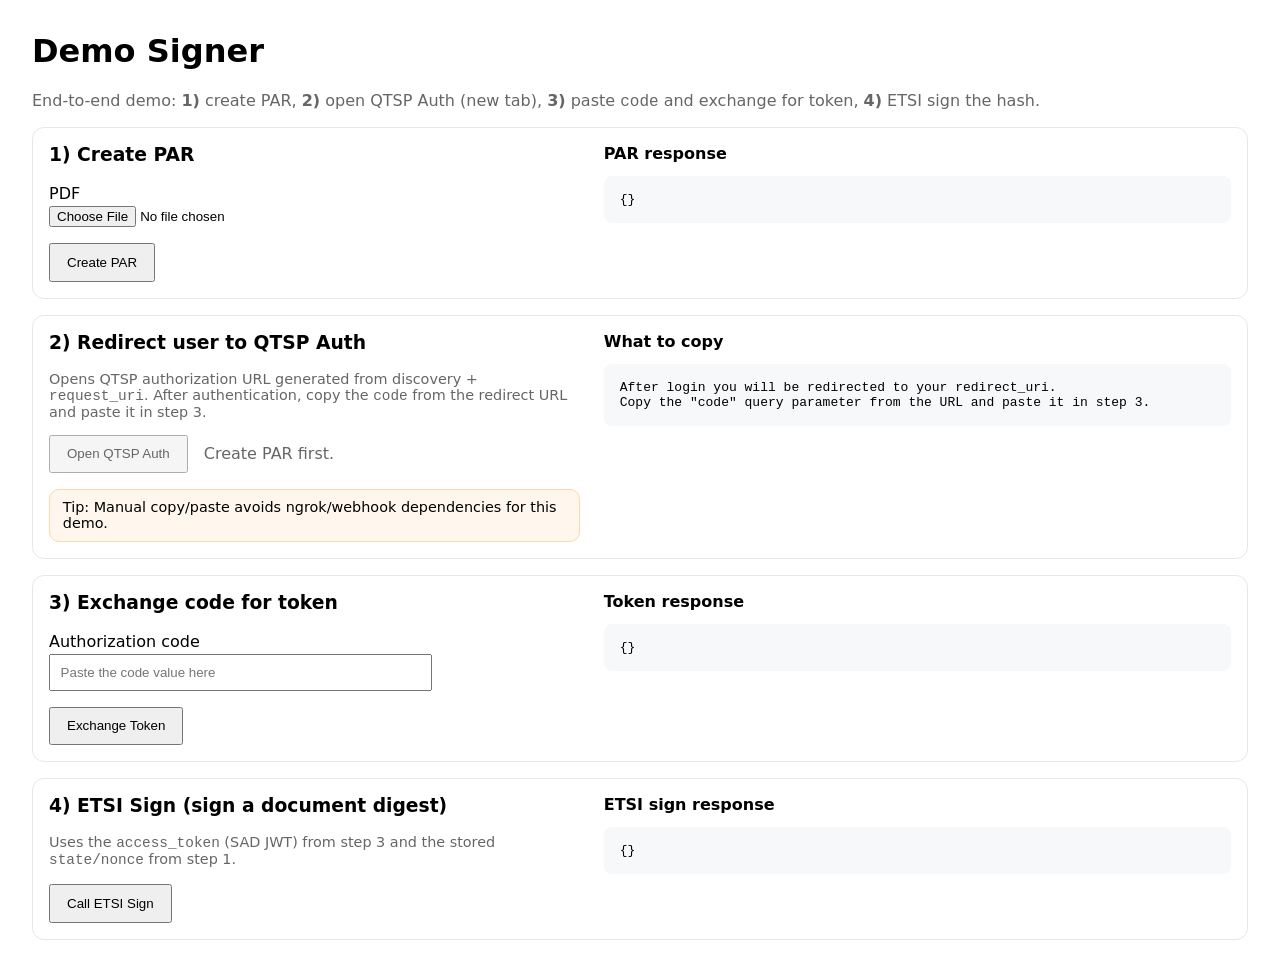
==== src/main/resources/templates/index.html @ b365c834 "working, cleaned up setup" ====
<!doctype html>
<html lang="en" xmlns:th="http://www.thymeleaf.org">
<head>
    <meta charset="utf-8"/>
    <meta name="viewport" content="width=device-width, initial-scale=1"/>
    <title>Demo Signer</title>
    <style>
        body { font-family: system-ui, -apple-system, sans-serif; margin: 2rem; max-width: 1300px; }
        .card { border: 1px solid #e5e7eb; border-radius: 12px; padding: 1rem; margin: 1rem 0; }
        label { display:block; margin:.6rem 0 .2rem; }
        button { padding: .6rem 1rem; cursor: pointer; }
        pre { background: #f6f8fa; padding: 1rem; border-radius: 8px; overflow: auto; }
        .row { display:flex; gap:1rem; align-items:center; flex-wrap: wrap; }
        .muted { color:#666; }
        .ok { color: #0a7a2f; }
        .err { color: #b42318; }
        code { font-family: ui-monospace, SFMono-Regular, Menlo, Monaco, Consolas, "Liberation Mono", "Courier New", monospace; }
        input[type="text"] { padding: .55rem .6rem; min-width: 360px; }
        .hint { background:#fff7ed; border:1px solid #fed7aa; padding:.6rem .8rem; border-radius:10px; }
        .hidden { display:none; }
        .disabled { opacity: .6; pointer-events: none; }
        .small { font-size: .9rem; }

        .stepGrid {
            display: grid;
            grid-template-columns: 1.1fr 1.3fr;
            gap: 1.5rem;
            align-items: start;
        }
        .stepLeft { min-width: 0; }
        .stepRight { min-width: 0; }
        .stepRight h4 { margin: 0 0 .5rem 0; }
        .stepRight pre { max-height: 280px; }

        @media (max-width: 980px) {
            .stepGrid { grid-template-columns: 1fr; }
            .stepRight pre { max-height: 240px; }
        }
    </style>
</head>
<body>

<h1>Demo Signer</h1>
<p class="muted">
    End-to-end demo:
    <b>1)</b> create PAR,
    <b>2)</b> open QTSP Auth (new tab),
    <b>3)</b> paste <code>code</code> and exchange for token,
    <b>4)</b> ETSI sign the hash.
</p>

<!-- Step 1 -->
<div class="card">
    <div class="stepGrid">
        <div class="stepLeft">
            <h3 style="margin-top:0;">1) Create PAR</h3>

            <form id="parForm">
                <label for="pdf">PDF</label>
                <input id="pdf" name="pdf" type="file" accept="application/pdf" required/>

                <div class="row" style="margin-top:1rem;">
                    <button type="submit" id="btnPar">Create PAR</button>
                    <span id="parStatus" class="muted"></span>
                </div>
            </form>
        </div>
        <div class="stepRight">
            <h4>PAR response</h4>
            <pre id="parOut">{}</pre>
        </div>
    </div>
</div>

<!-- Step 2 -->
<div class="card">
    <div class="stepGrid">
        <div class="stepLeft">
            <h3 style="margin-top:0;">2) Redirect user to QTSP Auth</h3>
            <p class="muted small" style="margin-top:.25rem;">
                Opens QTSP authorization URL generated from discovery + <code>request_uri</code>.
                After authentication, copy the <code>code</code> from the redirect URL and paste it in step 3.
            </p>

            <div class="row">
                <a id="authLink" class="disabled" target="_blank" rel="noopener">
                    <button type="button" id="btnAuth">Open QTSP Auth</button>
                </a>
                <span id="authStatus" class="muted">Create PAR first.</span>
            </div>

            <div class="hint small" style="margin-top:1rem;">
                Tip: Manual copy/paste avoids ngrok/webhook dependencies for this demo.
            </div>
        </div>
        <div class="stepRight">
            <h4>What to copy</h4>
            <pre id="authOut">After login you will be redirected to your redirect_uri.
Copy the "code" query parameter from the URL and paste it in step 3.</pre>
        </div>
    </div>
</div>

<!-- Step 3 -->
<div class="card">
    <div class="stepGrid">
        <div class="stepLeft">
            <h3 style="margin-top:0;">3) Exchange code for token</h3>

            <form id="tokenForm">
                <label for="authCode">Authorization code</label>
                <input id="authCode" type="text" placeholder="Paste the code value here" required/>

                <div class="row" style="margin-top:1rem;">
                    <button type="submit" id="btnToken">Exchange Token</button>
                    <span id="tokenStatus" class="muted"></span>
                </div>
            </form>
        </div>
        <div class="stepRight">
            <h4>Token response</h4>
            <pre id="tokenOut">{}</pre>
        </div>
    </div>
</div>

<!-- Step 4 -->
<div class="card">
    <div class="stepGrid">
        <div class="stepLeft">
            <h3 style="margin-top:0;">4) ETSI Sign (sign a document digest)</h3>
            <p class="muted small" style="margin-top:.25rem;">
                Uses the <code>access_token</code> (SAD JWT) from step 3 and the stored <code>state/nonce</code> from
                step 1.
            </p>

            <div class="row" style="margin-top:1rem;">
                <button type="button" id="btnSign">Call ETSI Sign</button>
                <span id="signStatus" class="muted"></span>
            </div>
        </div>

        <div class="stepRight">
            <h4>ETSI sign response</h4>
            <pre id="signOut">{}</pre>
        </div>
    </div>
</div>

<script>
    // ---------- helpers ----------
    function setStatus(el, cls, text) {
        el.className = cls || "muted";
        el.textContent = text || "";
    }

    function safeJsonPretty(text) {
        if (!text) return "(empty body)";
        try { return JSON.stringify(JSON.parse(text), null, 2); }
        catch { return text; }
    }

    function truncateForUi(str, max = 4000) {
        if (!str) return str;
        return str.length > max ? (str.substring(0, max) + "\n…(truncated)…") : str;
    }

    function setAuthLinkEnabled(enabled) {
        const link = document.getElementById("authLink");
        if (enabled) link.classList.remove("disabled");
        else link.classList.add("disabled");
    }

    // ---------- elements ----------
    const parForm = document.getElementById('parForm');
    const tokenForm = document.getElementById('tokenForm');

    const btnPar = document.getElementById('btnPar');
    const btnToken = document.getElementById('btnToken');
    const btnSign = document.getElementById('btnSign');

    const parStatus = document.getElementById('parStatus');
    const tokenStatus = document.getElementById('tokenStatus');
    const signStatus = document.getElementById('signStatus');

    const authStatus = document.getElementById('authStatus');
    const authLink = document.getElementById('authLink');

    const parOut = document.getElementById('parOut');
    const tokenOut = document.getElementById('tokenOut');
    const signOut = document.getElementById('signOut');

    const authCode = document.getElementById('authCode');

    // ---------- state we keep in the browser ----------
    let lastRedirectUrl = null;
    let lastState = null;
    let lastNonce = null;
    let lastClientSessionId = null;
    let lastAccessToken = null;

    // Start disabled until PAR succeeded
    setAuthLinkEnabled(false);
    authLink.href = "#";

    // ---------- Step 1: PAR ----------
    parForm.addEventListener('submit', async (e) => {
        e.preventDefault();

        parOut.textContent = "{}";
        setStatus(parStatus, "muted", "Calling /api/par…");

        // Reset following steps
        lastRedirectUrl = null;
        lastState = null;
        lastNonce = null;
        lastClientSessionId = null;
        lastAccessToken = null;
        tokenOut.textContent = "{}";
        signOut.textContent = "{}";
        setStatus(tokenStatus, "muted", "");
        setStatus(signStatus, "muted", "");

        authLink.href = "#";
        setAuthLinkEnabled(false);
        setStatus(authStatus, "muted", "Create PAR first.");

        const file = document.getElementById('pdf').files[0];
        if (!file) {
            setStatus(parStatus, "err", "Please select a PDF");
            return;
        }

        btnPar.disabled = true;

        try {
            const fd = new FormData();
            fd.append("pdf", file);

            const res = await fetch("/api/par", {
                method: "POST",
                body: fd,
                headers: { "Accept": "application/json" }
            });

            const text = await res.text();
            parOut.textContent = truncateForUi(safeJsonPretty(text));

            if (!res.ok) {
                setStatus(parStatus, "err", `PAR failed (HTTP ${res.status})`);
                return;
            }

            const json = JSON.parse(text);

            lastRedirectUrl = json.redirectUrl;
            lastState = json.state;
            lastNonce = json.nonce;
            lastClientSessionId = json.clientSessionId;

            if (!lastRedirectUrl) {
                setStatus(parStatus, "err", "Missing redirectUrl in /api/par response");
                return;
            }
            if (!lastState || !lastNonce) {
                setStatus(parStatus, "err", "Missing state/nonce in /api/par response (UI needs these for later steps)");
                return;
            }

            // Enable step 2
            authLink.href = lastRedirectUrl;
            setAuthLinkEnabled(true);
            setStatus(parStatus, "ok", "PAR created");
            setStatus(authStatus, "ok", "Ready — click “Open QTSP Auth”");

            authCode.focus();

        } catch (err) {
            setStatus(parStatus, "err", "Network/JS error calling /api/par");
            parOut.textContent = String(err);
        } finally {
            btnPar.disabled = false;
        }
    });

    // Prevent accidental navigation when disabled
    authLink.addEventListener("click", (e) => {
        if (!lastRedirectUrl) {
            e.preventDefault();
            setStatus(authStatus, "err", "Create PAR first.");
        } else {
            setStatus(authStatus, "ok", "Auth opened — after redirect, copy code and paste in step 3.");
        }
    });

    // ---------- Step 3: Token ----------
    tokenForm.addEventListener('submit', async (e) => {
        e.preventDefault();

        tokenOut.textContent = "{}";
        signOut.textContent = "{}";
        setStatus(tokenStatus, "muted", "Calling /api/token…");
        setStatus(signStatus, "muted", "");

        const code = (authCode.value || "").trim();
        if (!code) {
            setStatus(tokenStatus, "err", "Please paste the authorization code");
            return;
        }
        if (!lastState || !lastNonce) {
            setStatus(tokenStatus, "err", "Missing state/nonce in UI — run step 1 again");
            return;
        }

        btnToken.disabled = true;

        try {
            const res = await fetch("/api/token", {
                method: "POST",
                headers: {
                    "Content-Type": "application/json",
                    "Accept": "application/json"
                },
                body: JSON.stringify({ code, state: lastState, nonce: lastNonce })
            });

            const text = await res.text();
            tokenOut.textContent = truncateForUi(safeJsonPretty(text));

            if (!res.ok) {
                setStatus(tokenStatus, "err", `Token exchange failed (HTTP ${res.status})`);
                return;
            }

            const json = JSON.parse(text);
            lastAccessToken = json.accessToken || json.access_token || null;

            if (!lastAccessToken) {
                setStatus(tokenStatus, "err", "Token OK but missing accessToken in response");
                return;
            }

            setStatus(tokenStatus, "ok", "Token OK (ready to sign)");

        } catch (err) {
            setStatus(tokenStatus, "err", "Network/JS error calling /api/token");
            tokenOut.textContent = String(err);
        } finally {
            btnToken.disabled = false;
        }
    });

    // ---------- Step 4: ETSI Sign ----------
    btnSign.addEventListener('click', async () => {
        signOut.textContent = "{}";
        setStatus(signStatus, "muted", "Calling /api/etsi/sign…");

        if (!lastState || !lastNonce) {
            setStatus(signStatus, "err", "Missing state/nonce — run step 1 again");
            return;
        }
        if (!lastAccessToken) {
            setStatus(signStatus, "err", "Missing access token — complete step 3 first");
            return;
        }

        btnSign.disabled = true;

        try {
            const res = await fetch("/api/etsi/sign", {
                method: "POST",
                headers: {
                    "Content-Type": "application/json",
                    "Accept": "application/json"
                },
                body: JSON.stringify({
                    state: lastState,
                    nonce: lastNonce,
                    sadJwt: lastAccessToken
                })
            });

            const text = await res.text();
            signOut.textContent = truncateForUi(safeJsonPretty(text));

            if (!res.ok) {
                setStatus(signStatus, "err", `ETSI sign failed (HTTP ${res.status})`);
                return;
            }

            setStatus(signStatus, "ok", "ETSI sign OK");

        } catch (err) {
            setStatus(signStatus, "err", "Network/JS error calling /api/etsi/sign");
            signOut.textContent = String(err);
        } finally {
            btnSign.disabled = false;
        }
    });
</script>

</body>
</html>
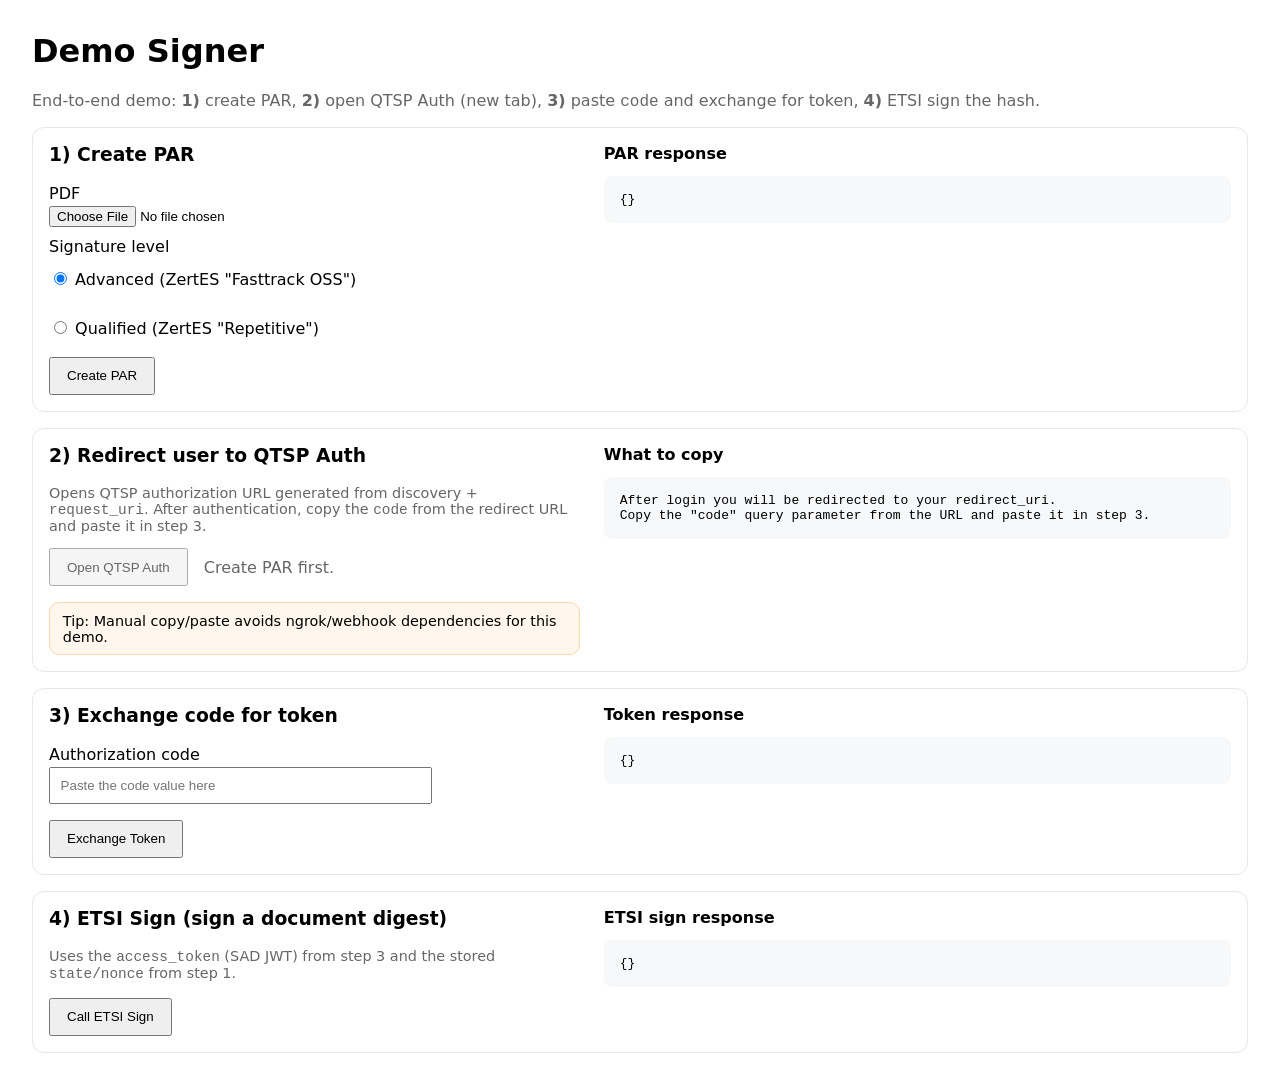
==== commit cbf3bfd0: "working, with QES" ====
--- a/src/main/resources/templates/index.html
+++ b/src/main/resources/templates/index.html
@@ -56,8 +56,20 @@
             <h3 style="margin-top:0;">1) Create PAR</h3>
 
             <form id="parForm">
-                <label for="pdf">PDF</label>
-                <input id="pdf" name="pdf" type="file" accept="application/pdf" required/>
+                    <label for="pdf">PDF</label>
+                    <input id="pdf" name="pdf" type="file" accept="application/pdf" required/>
+
+                    <label>Signature level</label>
+                    <div class="row level-row">
+                        <label class="radio">
+                            <input type="radio" name="level" value="ADVANCED" checked />
+                            Advanced (ZertES "Fasttrack OSS")
+                        </label>
+                        <label class="radio">
+                            <input type="radio" name="level" value="QUALIFIED" />
+                            Qualified (ZertES "Repetitive")
+                        </label>
+                    </div>
 
                 <div class="row" style="margin-top:1rem;">
                     <button type="submit" id="btnPar">Create PAR</button>
@@ -193,7 +205,7 @@
     const authCode = document.getElementById('authCode');
 
     // ---------- state we keep in the browser ----------
-    let lastRedirectUrl = null;
+    let lastAuthorizationUrl = null;
     let lastState = null;
     let lastNonce = null;
     let lastClientSessionId = null;
@@ -211,7 +223,7 @@
         setStatus(parStatus, "muted", "Calling /api/par…");
 
         // Reset following steps
-        lastRedirectUrl = null;
+        lastAuthorizationUrl = null;
         lastState = null;
         lastNonce = null;
         lastClientSessionId = null;
@@ -230,12 +242,14 @@
             setStatus(parStatus, "err", "Please select a PDF");
             return;
         }
+        const cred = document.querySelector('input[name="level"]:checked')?.value || "ADVANCED";
 
         btnPar.disabled = true;
 
         try {
             const fd = new FormData();
             fd.append("pdf", file);
+            fd.append("credentialId", cred);
 
             const res = await fetch("/api/par", {
                 method: "POST",
@@ -253,13 +267,13 @@
 
             const json = JSON.parse(text);
 
-            lastRedirectUrl = json.redirectUrl;
+            lastAuthorizationUrl = json.authorizationUrl;
             lastState = json.state;
             lastNonce = json.nonce;
             lastClientSessionId = json.clientSessionId;
 
-            if (!lastRedirectUrl) {
-                setStatus(parStatus, "err", "Missing redirectUrl in /api/par response");
+            if (!lastAuthorizationUrl) {
+                setStatus(parStatus, "err", "Missing authorizationUrl in /api/par response");
                 return;
             }
             if (!lastState || !lastNonce) {
@@ -268,7 +282,7 @@
             }
 
             // Enable step 2
-            authLink.href = lastRedirectUrl;
+            authLink.href = lastAuthorizationUrl;
             setAuthLinkEnabled(true);
             setStatus(parStatus, "ok", "PAR created");
             setStatus(authStatus, "ok", "Ready — click “Open QTSP Auth”");
@@ -285,7 +299,7 @@
 
     // Prevent accidental navigation when disabled
     authLink.addEventListener("click", (e) => {
-        if (!lastRedirectUrl) {
+        if (!lastAuthorizationUrl) {
             e.preventDefault();
             setStatus(authStatus, "err", "Create PAR first.");
         } else {
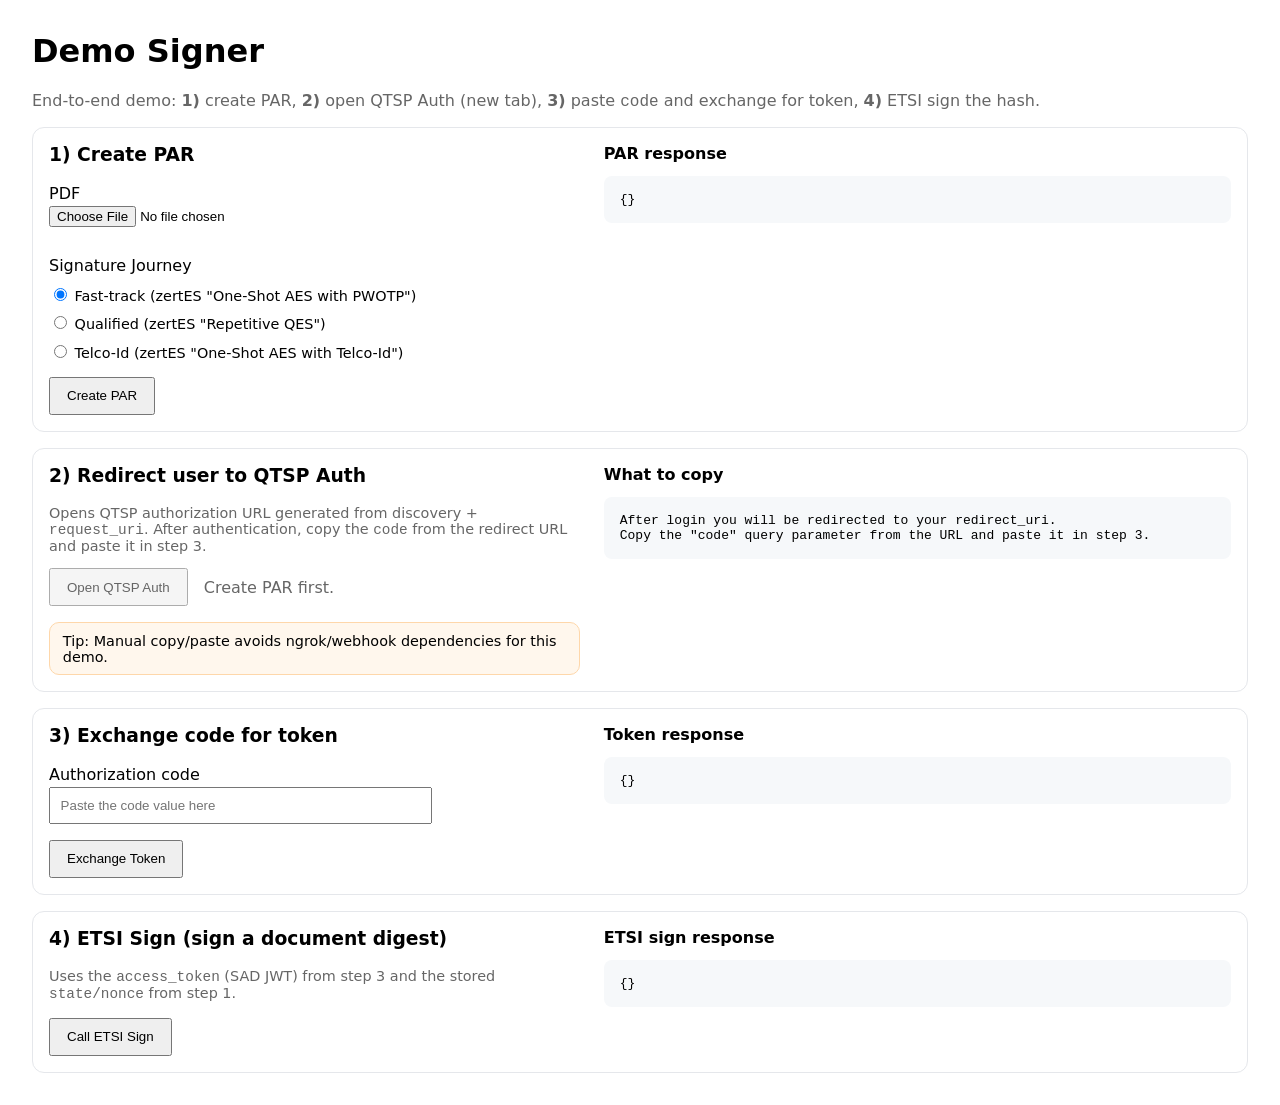
==== commit 62528330: "working, with README.md" ====
--- a/src/main/resources/templates/index.html
+++ b/src/main/resources/templates/index.html
@@ -5,21 +5,83 @@
     <meta name="viewport" content="width=device-width, initial-scale=1"/>
     <title>Demo Signer</title>
     <style>
-        body { font-family: system-ui, -apple-system, sans-serif; margin: 2rem; max-width: 1300px; }
-        .card { border: 1px solid #e5e7eb; border-radius: 12px; padding: 1rem; margin: 1rem 0; }
-        label { display:block; margin:.6rem 0 .2rem; }
-        button { padding: .6rem 1rem; cursor: pointer; }
-        pre { background: #f6f8fa; padding: 1rem; border-radius: 8px; overflow: auto; }
-        .row { display:flex; gap:1rem; align-items:center; flex-wrap: wrap; }
-        .muted { color:#666; }
-        .ok { color: #0a7a2f; }
-        .err { color: #b42318; }
-        code { font-family: ui-monospace, SFMono-Regular, Menlo, Monaco, Consolas, "Liberation Mono", "Courier New", monospace; }
-        input[type="text"] { padding: .55rem .6rem; min-width: 360px; }
-        .hint { background:#fff7ed; border:1px solid #fed7aa; padding:.6rem .8rem; border-radius:10px; }
-        .hidden { display:none; }
-        .disabled { opacity: .6; pointer-events: none; }
-        .small { font-size: .9rem; }
+        body {
+            font-family: system-ui, -apple-system, sans-serif;
+            margin: 2rem;
+            max-width: 1300px;
+        }
+
+        .card {
+            border: 1px solid #e5e7eb;
+            border-radius: 12px;
+            padding: 1rem;
+            margin: 1rem 0;
+        }
+
+        label {
+            display: block;
+            margin: .6rem 0 .2rem;
+        }
+
+        button {
+            padding: .6rem 1rem;
+            cursor: pointer;
+        }
+
+        pre {
+            background: #f6f8fa;
+            padding: 1rem;
+            border-radius: 8px;
+            overflow: auto;
+        }
+
+        .row {
+            display: flex;
+            gap: 1rem;
+            align-items: center;
+            flex-wrap: wrap;
+        }
+
+        .muted {
+            color: #666;
+        }
+
+        .ok {
+            color: #0a7a2f;
+        }
+
+        .err {
+            color: #b42318;
+        }
+
+        code {
+            font-family: ui-monospace, SFMono-Regular, Menlo, Monaco, Consolas, "Liberation Mono", "Courier New", monospace;
+        }
+
+        input[type="text"] {
+            padding: .55rem .6rem;
+            min-width: 360px;
+        }
+
+        .hint {
+            background: #fff7ed;
+            border: 1px solid #fed7aa;
+            padding: .6rem .8rem;
+            border-radius: 10px;
+        }
+
+        .hidden {
+            display: none;
+        }
+
+        .disabled {
+            opacity: .6;
+            pointer-events: none;
+        }
+
+        .small {
+            font-size: .9rem;
+        }
 
         .stepGrid {
             display: grid;
@@ -27,14 +89,31 @@
             gap: 1.5rem;
             align-items: start;
         }
-        .stepLeft { min-width: 0; }
-        .stepRight { min-width: 0; }
-        .stepRight h4 { margin: 0 0 .5rem 0; }
-        .stepRight pre { max-height: 280px; }
+
+        .stepLeft {
+            min-width: 0;
+        }
+
+        .stepRight {
+            min-width: 0;
+        }
+
+        .stepRight h4 {
+            margin: 0 0 .5rem 0;
+        }
+
+        .stepRight pre {
+            max-height: 280px;
+        }
 
         @media (max-width: 980px) {
-            .stepGrid { grid-template-columns: 1fr; }
-            .stepRight pre { max-height: 240px; }
+            .stepGrid {
+                grid-template-columns: 1fr;
+            }
+
+            .stepRight pre {
+                max-height: 240px;
+            }
         }
     </style>
 </head>
@@ -56,20 +135,26 @@
             <h3 style="margin-top:0;">1) Create PAR</h3>
 
             <form id="parForm">
-                    <label for="pdf">PDF</label>
-                    <input id="pdf" name="pdf" type="file" accept="application/pdf" required/>
-
-                    <label>Signature level</label>
-                    <div class="row level-row">
-                        <label class="radio">
-                            <input type="radio" name="level" value="ADVANCED" checked />
-                            Advanced (ZertES "Fasttrack OSS")
+                <label for="pdf">PDF</label>
+                <input id="pdf" name="pdf" type="file" accept="application/pdf" required/>
+                <br><br>
+                <label>Signature Journey</label>
+                <div class="journeys">
+                    <p class="small" style="margin-top:.25rem;">
+                        <label class="journey-item">
+                            <input type="radio" name="journey" value="FAST_TRACK" checked/>
+                            Fast-track (zertES "One-Shot AES with PWOTP")
                         </label>
-                        <label class="radio">
-                            <input type="radio" name="level" value="QUALIFIED" />
-                            Qualified (ZertES "Repetitive")
+                        <label class="journey-item">
+                            <input type="radio" name="journey" value="QUALIFIED"/>
+                            Qualified (zertES "Repetitive QES")
                         </label>
-                    </div>
+                        <label class="journey-item">
+                            <input type="radio" name="journey" value="TELCO_ID"/>
+                            Telco-Id (zertES "One-Shot AES with Telco-Id")
+                        </label>
+                    </p>
+                </div>
 
                 <div class="row" style="margin-top:1rem;">
                     <button type="submit" id="btnPar">Create PAR</button>
@@ -168,8 +253,11 @@
 
     function safeJsonPretty(text) {
         if (!text) return "(empty body)";
-        try { return JSON.stringify(JSON.parse(text), null, 2); }
-        catch { return text; }
+        try {
+            return JSON.stringify(JSON.parse(text), null, 2);
+        } catch {
+            return text;
+        }
     }
 
     function truncateForUi(str, max = 4000) {
@@ -181,6 +269,11 @@
         const link = document.getElementById("authLink");
         if (enabled) link.classList.remove("disabled");
         else link.classList.add("disabled");
+    }
+
+    function getSelectedJourney() {
+        const el = document.querySelector('input[name="journey"]:checked');
+        return el ? el.value : null;
     }
 
     // ---------- elements ----------
@@ -242,19 +335,24 @@
             setStatus(parStatus, "err", "Please select a PDF");
             return;
         }
-        const cred = document.querySelector('input[name="level"]:checked')?.value || "ADVANCED";
+
+        const journey = getSelectedJourney();
+        if (!journey) {
+            setStatus(parStatus, "err", "Please select a signing journey");
+            return;
+        }
 
         btnPar.disabled = true;
 
         try {
             const fd = new FormData();
             fd.append("pdf", file);
-            fd.append("credentialId", cred);
+            fd.append("journey", journey);
 
             const res = await fetch("/api/par", {
                 method: "POST",
                 body: fd,
-                headers: { "Accept": "application/json" }
+                headers: {"Accept": "application/json"}
             });
 
             const text = await res.text();
@@ -335,7 +433,7 @@
                     "Content-Type": "application/json",
                     "Accept": "application/json"
                 },
-                body: JSON.stringify({ code, state: lastState, nonce: lastNonce })
+                body: JSON.stringify({code, state: lastState, nonce: lastNonce})
             });
 
             const text = await res.text();
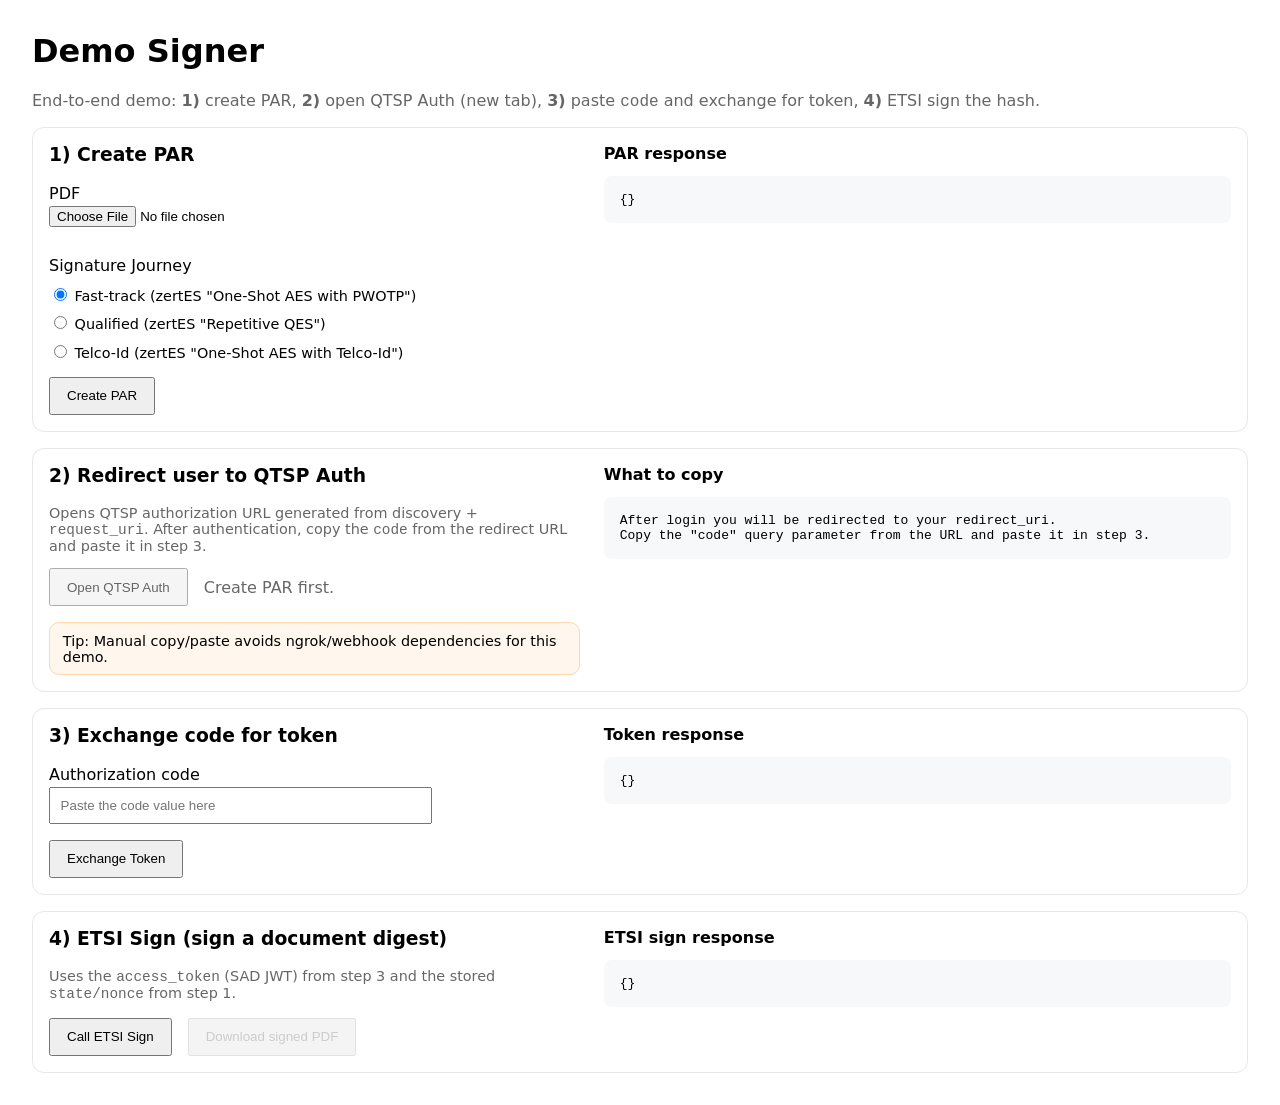
==== commit a671498d: "minimal pdf box support" ====
--- a/src/main/resources/templates/index.html
+++ b/src/main/resources/templates/index.html
@@ -1,5 +1,5 @@
 <!doctype html>
-<html lang="en" xmlns:th="http://www.thymeleaf.org">
+<html lang="en">
 <head>
     <meta charset="utf-8"/>
     <meta name="viewport" content="width=device-width, initial-scale=1"/>
@@ -233,7 +233,9 @@
 
             <div class="row" style="margin-top:1rem;">
                 <button type="button" id="btnSign">Call ETSI Sign</button>
+                <button type="button" id="btnDownloadPdf" class="disabled">Download signed PDF</button>
                 <span id="signStatus" class="muted"></span>
+                <span id="downloadStatus" class="muted"></span>
             </div>
         </div>
 
@@ -246,6 +248,33 @@
 
 <script>
     // ---------- helpers ----------
+    function setEnabled(btn, enabled) {
+        btn.disabled = !enabled;
+        if (enabled) btn.classList.remove("disabled");
+        else btn.classList.add("disabled");
+    }
+
+    function downloadPdfFromBase64(base64, filename) {
+        const byteCharacters = atob(base64);
+        const byteNumbers = new Array(byteCharacters.length);
+        for (let i = 0; i < byteCharacters.length; i++) {
+            byteNumbers[i] = byteCharacters.charCodeAt(i);
+        }
+        const byteArray = new Uint8Array(byteNumbers);
+
+        const blob = new Blob([byteArray], { type: "application/pdf" });
+        const url = URL.createObjectURL(blob);
+
+        const a = document.createElement("a");
+        a.href = url;
+        a.download = filename || "signed-document.pdf";
+        document.body.appendChild(a);
+        a.click();
+
+        URL.revokeObjectURL(url);
+        a.remove();
+    }
+
     function setStatus(el, cls, text) {
         el.className = cls || "muted";
         el.textContent = text || "";
@@ -297,12 +326,18 @@
 
     const authCode = document.getElementById('authCode');
 
+    const btnDownloadPdf = document.getElementById('btnDownloadPdf');
+    const downloadStatus = document.getElementById('downloadStatus');
+    setEnabled(btnDownloadPdf, false);
+
     // ---------- state we keep in the browser ----------
     let lastAuthorizationUrl = null;
     let lastState = null;
     let lastNonce = null;
     let lastClientSessionId = null;
     let lastAccessToken = null;
+    let lastSignedPdfBase64 = null;
+    let lastSignedPdfFilename = null;
 
     // Start disabled until PAR succeeded
     setAuthLinkEnabled(false);
@@ -329,6 +364,11 @@
         authLink.href = "#";
         setAuthLinkEnabled(false);
         setStatus(authStatus, "muted", "Create PAR first.");
+
+        lastSignedPdfBase64 = null;
+        lastSignedPdfFilename = null;
+        setEnabled(btnDownloadPdf, false);
+        setStatus(downloadStatus, "muted", "");
 
         const file = document.getElementById('pdf').files[0];
         if (!file) {
@@ -493,7 +533,21 @@
             });
 
             const text = await res.text();
+
             signOut.textContent = truncateForUi(safeJsonPretty(text));
+
+            const json = JSON.parse(text);
+
+            lastSignedPdfBase64 = json.signedPdf || null;
+            lastSignedPdfFilename = json.responseId ? `signed-${json.responseId}.pdf` : "signed-document.pdf";
+
+            if (!lastSignedPdfBase64) {
+                setEnabled(btnDownloadPdf, false);
+                setStatus(downloadStatus, "err", "No signedPdfBase64 in response");
+            } else {
+                setEnabled(btnDownloadPdf, true);
+                setStatus(downloadStatus, "ok", "Signed PDF ready to download");
+            }
 
             if (!res.ok) {
                 setStatus(signStatus, "err", `ETSI sign failed (HTTP ${res.status})`);
@@ -508,6 +562,19 @@
         } finally {
             btnSign.disabled = false;
         }
+
+        btnDownloadPdf.addEventListener('click', () => {
+            if (!lastSignedPdfBase64) {
+                setStatus(downloadStatus, "err", "No signed PDF available — run step 4 first");
+                return;
+            }
+            try {
+                downloadPdfFromBase64(lastSignedPdfBase64, lastSignedPdfFilename);
+                setStatus(downloadStatus, "ok", "Download started");
+            } catch (e) {
+                setStatus(downloadStatus, "err", "Failed to download PDF (base64 decode error?)");
+            }
+        });
     });
 </script>
 
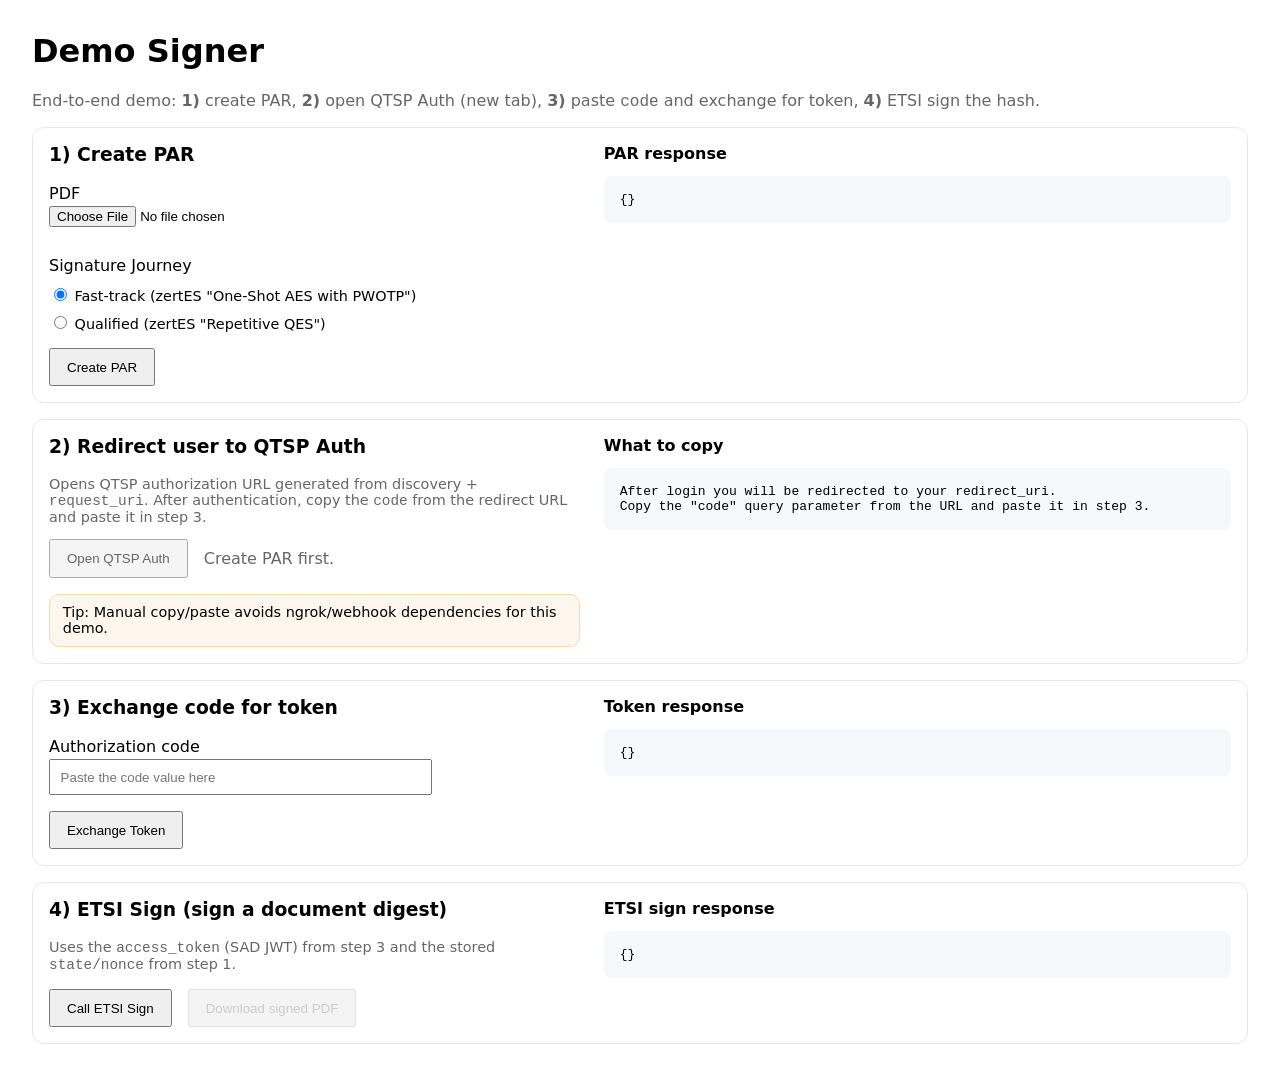
==== commit a3aef718: "remove unused code" ====
--- a/src/main/resources/templates/index.html
+++ b/src/main/resources/templates/index.html
@@ -149,10 +149,6 @@
                             <input type="radio" name="journey" value="QUALIFIED"/>
                             Qualified (zertES "Repetitive QES")
                         </label>
-                        <label class="journey-item">
-                            <input type="radio" name="journey" value="TELCO_ID"/>
-                            Telco-Id (zertES "One-Shot AES with Telco-Id")
-                        </label>
                     </p>
                 </div>
 
